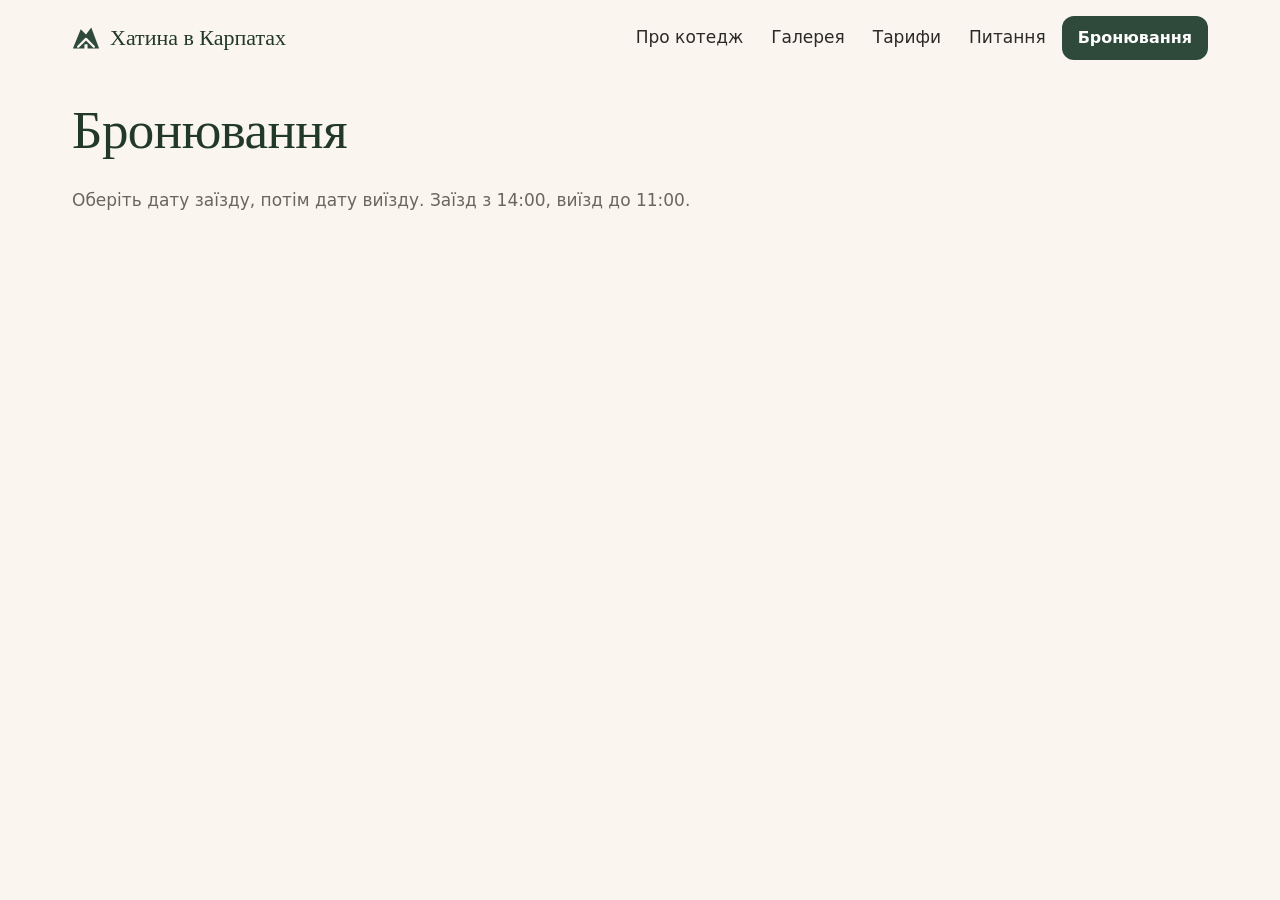
==== booking.html @ fed72eb2 "логотип і favicon - assets/logo.svg, assets/favicon.svg: знак — дах хатини на тлі гір, один колір - " ====
<!doctype html>
<html lang="uk">
<head>
  <meta charset="utf-8">
  <meta name="viewport" content="width=device-width, initial-scale=1">
  <title>Бронювання — Хатина в Карпатах</title>
  <meta name="description" content="Календар вільних дат котеджу «Хатина в Карпатах». Демо-проєкт.">
  <link rel="icon" href="assets/favicon.svg" type="image/svg+xml">
  <link rel="stylesheet" href="css/style.css">
</head>
<body>
  <a class="skip-link" href="#main">Перейти до вмісту</a>

  <header class="site-header">
    <div class="container site-header__inner">
      <a class="logo" href="./"><img class="logo__mark" src="assets/logo.svg" width="28" height="28" alt="" aria-hidden="true">Хатина в Карпатах</a>
      <nav aria-label="Головна навігація">
        <ul class="nav">
          <li><a href="./#about">Про котедж</a></li>
          <li><a href="./#gallery">Галерея</a></li>
          <li><a href="./#prices">Тарифи</a></li>
          <li><a href="./#faq">Питання</a></li>
        </ul>
      </nav>
      <a class="btn btn--small" href="booking.html" aria-current="page">Бронювання</a>
    </div>
  </header>

  <main id="main" class="container booking">
    <h1>Бронювання</h1>
    <p class="section__intro">Оберіть дату заїзду, потім дату виїзду. Заїзд з 14:00, виїзд до 11:00.</p>

    <div id="calendar" class="booking__calendar"></div>
    <script>
      // Модулі не працюють з file:// — пояснюємо, що робити
      if (location.protocol === 'file:') {
        document.getElementById('calendar').innerHTML =
          '<p class="notice notice--error" role="alert">Запустіть сайт через сервер (не відкривайте файл подвійним кліком).</p>';
      }
    </script>

    <ul class="cal-legend" aria-label="Позначення в календарі" hidden>
      <li><span class="cal-legend__swatch cal-legend__swatch--free"></span>Вільно</li>
      <li><span class="cal-legend__swatch cal-legend__swatch--busy"></span>Зайнято</li>
      <li><span class="cal-legend__swatch cal-legend__swatch--checkout"></span>Можна виїхати</li>
      <li><span class="cal-legend__swatch cal-legend__swatch--selected"></span>Ваші дати</li>
    </ul>

    <h2 class="visually-hidden">Обрані дати</h2>
    <dl id="selection" class="selection"></dl>
  </main>

  <script type="module" src="js/booking.js"></script>
</body>
</html>
---- css/style.css ----
/* Хатина в Карпатах — єдиний файл стилів. Mobile-first. */

:root {
  --bg: #faf6ef;
  --surface: #ffffff;
  --text: #2b2a26;
  --muted: #6b665c;
  --forest: #2f4a3a;
  --forest-dark: #223829;
  --wood: #a8693b;
  --sand: #e9dfcc;
  --busy: #d9d4c7;
  --danger: #b3402a;

  --font-head: Georgia, "Times New Roman", serif;
  --font-body: system-ui, -apple-system, "Segoe UI", Roboto, sans-serif;

  /* Шкала 17 → 22 → 30 → 40 → 53 px */
  --fs-small: 0.8235rem;
  --fs-1: 1rem;
  --fs-2: 1.294rem;
  --fs-3: 1.765rem;
  --fs-4: 2.353rem;
  --fs-5: 3.118rem;

  --radius: 16px;
  --radius-btn: 12px;
  --section-gap: clamp(4rem, 2.5rem + 6vw, 7rem);
  --gutter: 16px;
}

@media (min-width: 720px) {
  :root {
    --gutter: 32px;
  }
}

*,
*::before,
*::after {
  box-sizing: border-box;
}

html {
  font-size: 106.25%; /* 17px */
  -webkit-text-size-adjust: 100%;
  scroll-behavior: smooth;
}

@media (prefers-reduced-motion: reduce) {
  html {
    scroll-behavior: auto;
  }
}

body {
  margin: 0;
  background: var(--bg);
  color: var(--text);
  font-family: var(--font-body);
  line-height: 1.6;
}

img {
  display: block;
  max-width: 100%;
  height: auto;
}

h1,
h2,
h3 {
  margin: 0 0 0.5em;
  font-family: var(--font-head);
  font-weight: 400;
  line-height: 1.15;
  color: var(--forest-dark);
}

h1 {
  font-size: clamp(var(--fs-4), 1.6rem + 3vw, var(--fs-5));
  letter-spacing: -0.01em;
}

h2 {
  font-size: clamp(var(--fs-3), 1.3rem + 2vw, var(--fs-4));
}

h3 {
  font-size: var(--fs-2);
}

p {
  margin: 0 0 1em;
  max-width: 65ch;
}

a {
  color: var(--forest);
  text-underline-offset: 0.2em;
}

a:hover {
  color: var(--forest-dark);
}

:focus-visible {
  outline: 3px solid var(--wood);
  outline-offset: 3px;
  border-radius: 4px;
}

/* Ціни, дати, таблиці — рівні цифри однакової ширини */
.num,
table {
  font-variant-numeric: lining-nums tabular-nums;
}

.visually-hidden {
  position: absolute;
  width: 1px;
  height: 1px;
  overflow: hidden;
  clip: rect(0 0 0 0);
  white-space: nowrap;
}

.skip-link {
  position: absolute;
  left: var(--gutter);
  top: -100px;
  z-index: 10;
  padding: 10px 16px;
  background: var(--forest);
  color: #fff;
  border-radius: var(--radius-btn);
}

.skip-link:focus {
  top: 8px;
  color: #fff;
}

.container {
  width: 100%;
  max-width: 1200px;
  margin-inline: auto;
  padding-inline: var(--gutter);
}

.section {
  padding-block: var(--section-gap) 0;
}

.section__intro {
  color: var(--muted);
}

/* Кнопка */
.btn {
  display: inline-flex;
  align-items: center;
  justify-content: center;
  min-height: 48px;
  padding: 14px 24px;
  border-radius: var(--radius-btn);
  background: var(--forest);
  color: #fff;
  font-weight: 600;
  line-height: 1.2;
  text-decoration: none;
}

.btn:hover {
  background: var(--forest-dark);
  color: #fff;
}

.btn--small {
  min-height: 44px;
  padding: 10px 16px;
  font-size: 0.94rem;
}

/* Шапка */
.site-header__inner {
  display: grid;
  grid-template-columns: 1fr auto;
  grid-template-areas:
    "logo cta"
    "nav nav";
  align-items: center;
  gap: 4px 16px;
  padding-block: 12px 4px;
}

.logo {
  grid-area: logo;
  font-family: var(--font-head);
  font-size: var(--fs-2);
  color: var(--forest-dark);
  text-decoration: none;
}

.site-header .logo {
  display: inline-flex;
  align-items: center;
  gap: 10px;
  justify-self: start;
  white-space: nowrap;
}

.logo__mark {
  flex: none;
  width: 28px;
  height: 28px;
}

/* Вузькі екрани: логотип зі знаком і кнопка мають вміститися в один рядок навіть на 360 px */
@media (max-width: 599px) {
  .site-header__inner {
    column-gap: 12px;
  }

  .site-header .logo {
    gap: 8px;
    font-size: 1.12rem;
  }

  .site-header .btn--small {
    padding-inline: 12px;
    font-size: 0.88rem;
  }
}

.site-header .btn {
  grid-area: cta;
}

.site-header nav {
  grid-area: nav;
}

.nav {
  display: flex;
  flex-wrap: wrap;
  gap: 0 16px;
  margin: 0;
  padding: 0;
  list-style: none;
  font-size: 0.94rem;
}

.nav a {
  display: inline-flex;
  align-items: center;
  min-height: 44px;
  color: var(--text);
  text-decoration: none;
}

.nav a:hover {
  color: var(--forest);
  text-decoration: underline;
}

@media (min-width: 900px) {
  .site-header__inner {
    grid-template-columns: auto 1fr auto;
    grid-template-areas: "logo nav cta";
    padding-block: 16px;
  }

  .nav {
    justify-content: flex-end;
    gap: 0 28px;
    font-size: 1rem;
  }
}

/* Hero */
.hero {
  padding-top: 8px;
}

.hero__grid {
  display: grid;
  gap: 24px;
}

.hero__img {
  width: 100%;
  aspect-ratio: 3 / 2;
  object-fit: cover;
  border-radius: var(--radius);
}

.hero__lead {
  font-size: 1.1rem;
}

.hero__facts {
  margin: 16px 0 0;
  font-size: var(--fs-small);
  color: var(--muted);
}

@media (min-width: 900px) {
  .hero__grid {
    grid-template-columns: 1.55fr 1fr;
    align-items: end;
    gap: 48px;
  }

  .hero__text {
    padding-bottom: 8px;
  }
}

/* Про котедж */
.about {
  display: grid;
  gap: 28px;
}

.about__img {
  width: 100%;
  aspect-ratio: 3 / 2;
  object-fit: cover;
  border-radius: var(--radius);
}

.features {
  display: grid;
  gap: 20px 32px;
  margin: 28px 0 0;
  padding: 0;
  list-style: none;
}

.features li {
  display: grid;
  grid-template-columns: 28px 1fr;
  gap: 14px;
  align-items: start;
}

.features svg {
  width: 28px;
  height: 28px;
  margin-top: 2px;
  color: var(--forest);
}

.features p {
  margin: 0;
}

.features strong {
  display: block;
  font-weight: 600;
}

.features span {
  color: var(--muted);
}

@media (min-width: 600px) {
  .features {
    grid-template-columns: 1fr 1fr;
  }
}

@media (min-width: 900px) {
  .about {
    grid-template-columns: 5fr 6fr;
    gap: 56px;
    align-items: center;
  }

  .about__img {
    aspect-ratio: 4 / 5;
  }
}

/* Галерея: мобільний — однакові плитки 4:3, десктоп — мозаїка */
.gallery {
  display: grid;
  gap: 12px;
  margin-top: 28px;
}

.gallery__item {
  position: relative;
  margin: 0;
  aspect-ratio: 4 / 3;
  overflow: hidden;
  border-radius: 12px;
  background: var(--sand);
}

/* Абсолютне позиціювання: фото не розтягує рядки сітки */
.gallery__item img {
  position: absolute;
  inset: 0;
  width: 100%;
  height: 100%;
  object-fit: cover;
}

.gallery__item--bedroom img {
  object-position: center 72%;
}

.gallery__item--fireplace img {
  object-position: center 68%;
}

@media (min-width: 600px) {
  .gallery {
    grid-template-columns: 1fr 1fr;
  }
}

@media (min-width: 900px) {
  .gallery {
    grid-template-columns: 1fr 1.4fr 1fr;
    gap: 16px;
  }

  .gallery__item--tall {
    grid-row: span 2;
    aspect-ratio: auto;
  }

  .gallery__item--bedroom {
    grid-column: 1;
    grid-row: 1 / 3;
  }

  .gallery__item--fireplace {
    grid-column: 3;
    grid-row: 1 / 3;
  }

  .gallery__item--bedroom img,
  .gallery__item--fireplace img {
    object-position: center;
  }
}

/* Стрічка року: ширина сегмента пропорційна кількості днів (--days) */
.year {
  display: flex;
  margin: 32px 0 40px;
  padding-top: 3.4em;
  font-size: var(--fs-small);
  line-height: 1.35;
  font-variant-numeric: lining-nums tabular-nums;
}

.year__seg {
  position: relative;
  flex: var(--days) 1 0;
  min-width: 0;
}

.year__bar {
  display: block;
  height: 36px;
  border-right: 2px solid var(--bg);
}

.year__seg:first-child .year__bar {
  border-radius: 8px 0 0 8px;
}

.year__seg:last-child .year__bar {
  border-right: 0;
  border-radius: 0 8px 8px 0;
}

.year__seg--low .year__bar {
  background: var(--sand);
  box-shadow: inset 0 0 0 1px #c9bb9f;
}

.year__seg--high .year__bar {
  background: var(--forest);
}

.year__seg--holiday .year__bar {
  background: var(--wood);
}

.year__label {
  display: flex;
  flex-direction: column;
  padding: 8px 6px 0 6px;
  border-left: 2px solid var(--tick, var(--muted));
}

.year__label > * {
  white-space: nowrap;
}

.year__label b {
  font-weight: 600;
}

.year__seg--high {
  --tick: var(--forest);
}

.year__seg--holiday {
  --tick: var(--wood);
}

/* Вузькі сегменти: свята — підпис над стрічкою, зима — праворуч, займаючи місце під святами */
.year__seg--above .year__label {
  position: absolute;
  right: 0;
  bottom: 100%;
  align-items: flex-end;
  padding: 0 6px 6px 0;
  border-left: 0;
  border-right: 2px solid var(--tick);
  white-space: nowrap;
  text-align: right;
}

.year__seg--end .year__label {
  margin-left: calc(-100% * var(--borrow, 0) / var(--days));
  align-items: flex-end;
  padding: 8px 6px 0 0;
  border-left: 0;
  border-right: 2px solid var(--tick);
  text-align: right;
}

/* Таблиця тарифів */
.table-wrap {
  overflow-x: auto;
}

.tariffs {
  width: 100%;
  border-collapse: collapse;
  font-size: 0.94rem;
}

.tariffs th,
.tariffs td {
  padding: 12px 8px;
  border-bottom: 1px solid var(--sand);
  text-align: left;
  vertical-align: top;
}

.tariffs thead th {
  color: var(--muted);
  font-weight: 400;
  border-bottom: 2px solid var(--forest);
}

.tariffs tbody th {
  font-family: var(--font-head);
  font-weight: 400;
  font-size: 1.06rem;
}

.tariffs__period {
  display: block;
  font-family: var(--font-body);
  font-size: 0.88rem;
  color: var(--muted);
}

.tariffs .num {
  text-align: right;
  white-space: nowrap;
}

.extras {
  display: grid;
  gap: 8px;
  margin: 24px 0 0;
  padding: 0;
  list-style: none;
}

.extras li {
  padding-left: 18px;
  position: relative;
}

/* Крапка, а не риска: риска перед «+300 грн» читалась як мінус */
.extras li::before {
  content: "";
  position: absolute;
  left: 2px;
  top: 0.62em;
  width: 7px;
  height: 7px;
  border-radius: 50%;
  background: var(--wood);
}

@media (min-width: 900px) {
  .prices {
    display: grid;
    grid-template-columns: 1.4fr 1fr;
    gap: 56px;
    align-items: start;
  }

  .extras {
    margin-top: 0;
  }
}

/* FAQ */
.faq {
  max-width: 760px;
  margin-top: 24px;
}

.faq details {
  border-bottom: 1px solid var(--sand);
}

.faq summary {
  display: flex;
  justify-content: space-between;
  gap: 16px;
  min-height: 44px;
  padding: 14px 0;
  cursor: pointer;
  font-weight: 600;
  list-style: none;
}

.faq summary::-webkit-details-marker {
  display: none;
}

.faq summary::after {
  content: "+";
  flex: none;
  font-family: var(--font-head);
  font-size: 1.4rem;
  line-height: 1;
  color: var(--forest);
}

.faq details[open] summary::after {
  content: "−";
}

.faq details p {
  margin-bottom: 16px;
}

@media (min-width: 900px) {
  .faq {
    display: grid;
    grid-template-columns: 1fr 1fr;
    gap: 0 48px;
    align-items: start;
    max-width: none;
  }
}

/* Підвал */
.site-footer {
  margin-top: var(--section-gap);
  padding-block: 40px;
  background: var(--forest-dark);
  color: #e9e4d8;
}

.site-footer a {
  color: #fff;
}

.site-footer__grid {
  display: grid;
  gap: 24px;
}

.site-footer .logo {
  color: #fff;
}

.site-footer p {
  margin: 0;
}

.site-footer .site-footer__note {
  margin-top: 12px;
  font-size: var(--fs-small);
  color: #c9c3b4;
}

@media (min-width: 720px) {
  .site-footer__grid {
    grid-template-columns: 1fr 1fr;
    align-items: end;
  }
}

/* ---------- Сторінка бронювання ---------- */
.booking {
  padding-top: 24px;
}

.booking__calendar {
  max-width: 820px;
  margin-top: 24px;
}

.notice {
  padding: 16px 20px;
  border-radius: 12px;
  background: var(--surface);
}

.notice--error {
  border-left: 4px solid var(--danger);
  background: #fbeee9;
}

/* Календар */
.cal {
  position: relative;
}

.cal__nav {
  position: absolute;
  inset: 0 0 auto;
  display: flex;
  justify-content: space-between;
  pointer-events: none;
}

.cal__arrow {
  width: 44px;
  height: 44px;
  border: 1px solid var(--sand);
  border-radius: var(--radius-btn);
  background: var(--surface);
  color: var(--forest);
  font-size: 1.6rem;
  line-height: 1;
  cursor: pointer;
  pointer-events: auto;
}

.cal__arrow:hover:not(:disabled) {
  border-color: var(--forest);
}

.cal__arrow:disabled {
  color: var(--busy);
  cursor: default;
}

.cal__months {
  display: grid;
  gap: 32px;
}

.cal__month {
  width: 100%;
  table-layout: fixed;
  border-collapse: separate;
  border-spacing: 2px; /* на 360 px клітинка лишається ≥ 44 px */
}

.cal__month caption {
  height: 44px;
  margin-bottom: 8px;
  font-family: var(--font-head);
  font-size: var(--fs-2);
  line-height: 44px;
  color: var(--forest-dark);
}

.cal__month th {
  padding: 4px 0;
  font-size: var(--fs-small);
  font-weight: 400;
  color: var(--muted);
}

.cal__month td {
  padding: 0;
}

.cal__day {
  position: relative;
  display: block;
  width: 100%;
  min-width: 44px;
  height: 44px;
  padding: 0;
  border: 1px solid var(--sand);
  border-radius: 8px;
  background: var(--surface);
  color: var(--text);
  font: inherit;
  font-variant-numeric: lining-nums tabular-nums;
  cursor: pointer;
}

.cal__day--free:hover,
.cal__day--checkout-only:hover {
  border-color: var(--forest);
}

.cal__day--past,
.cal__day--outside {
  border-color: transparent;
  background: transparent;
  color: var(--muted);
  cursor: default;
}

.cal__day--busy {
  border-color: var(--busy);
  background: var(--busy);
  text-decoration: line-through;
  cursor: not-allowed;
}

/* Ніч зайнята, але виїхати можна: заштрихована нижня права половина */
.cal__day--checkout-only {
  background:
    linear-gradient(to bottom right, var(--surface) 50%, transparent 50%),
    repeating-linear-gradient(45deg, var(--busy) 0 4px, #c4bdac 4px 6px);
}

.cal__day.is-between {
  border-color: #c3d6c7;
  background: #dce8de;
}

.cal__day.is-start,
.cal__day.is-end {
  border-color: var(--forest);
  background: var(--forest);
  color: #fff;
  font-weight: 600;
  text-decoration: none;
}

.cal__day[aria-current="date"]::after {
  content: "";
  position: absolute;
  left: 50%;
  bottom: 5px;
  width: 4px;
  height: 4px;
  margin-left: -2px;
  border-radius: 50%;
  background: currentColor;
}

.cal__status {
  min-height: 1.6em;
  margin: 16px 0 0;
  font-weight: 600;
}

/* Легенда */
.cal-legend {
  display: flex;
  flex-wrap: wrap;
  gap: 8px 20px;
  margin: 16px 0 0;
  padding: 0;
  list-style: none;
  font-size: var(--fs-small);
}

.cal-legend[hidden] {
  display: none;
}

.cal-legend li {
  display: flex;
  align-items: center;
  gap: 8px;
}

.cal-legend__swatch {
  width: 20px;
  height: 20px;
  border: 1px solid var(--sand);
  border-radius: 5px;
  background: var(--surface);
}

.cal-legend__swatch--busy {
  border-color: var(--busy);
  background: var(--busy);
}

.cal-legend__swatch--checkout {
  background:
    linear-gradient(to bottom right, var(--surface) 50%, transparent 50%),
    repeating-linear-gradient(45deg, var(--busy) 0 3px, #c4bdac 3px 5px);
}

.cal-legend__swatch--selected {
  border-color: var(--forest);
  background: var(--forest);
}

/* Обрані дати */
.selection:empty {
  display: none;
}

.selection {
  max-width: 820px;
  display: flex;
  flex-wrap: wrap;
  gap: 12px 32px;
  margin: 24px 0 0;
  padding: 16px 20px;
  border-radius: 12px;
  background: var(--surface);
  font-variant-numeric: lining-nums tabular-nums;
}

.selection dt {
  font-size: var(--fs-small);
  color: var(--muted);
}

.selection dd {
  margin: 0;
  font-weight: 600;
}

@media (min-width: 600px) {
  .cal__month {
    border-spacing: 4px;
  }
}

@media (min-width: 900px) {
  .cal__months {
    grid-template-columns: 1fr 1fr;
    gap: 40px;
  }
}
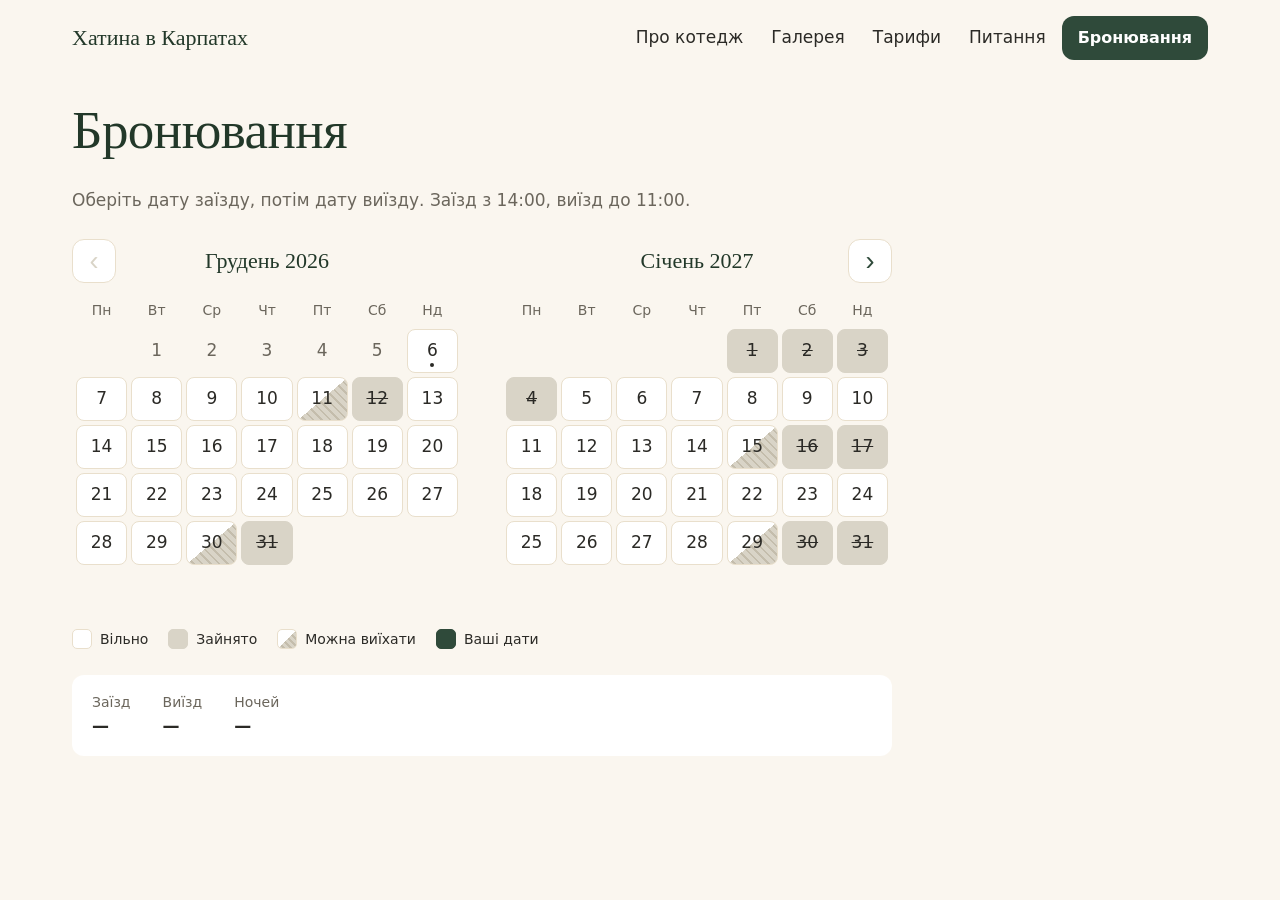
==== commit 49eabb22: "крок 6: календар бронювання - js/calendar.js: зайнятість за ночами, вибір заїзд → виїзд, дні «можна " ====
--- a/booking.html
+++ b/booking.html
@@ -5,7 +5,7 @@
   <meta name="viewport" content="width=device-width, initial-scale=1">
   <title>Бронювання — Хатина в Карпатах</title>
   <meta name="description" content="Календар вільних дат котеджу «Хатина в Карпатах». Демо-проєкт.">
-  <link rel="icon" href="assets/favicon.svg" type="image/svg+xml">
+  <link rel="icon" href="data:,">
   <link rel="stylesheet" href="css/style.css">
 </head>
 <body>
@@ -13,7 +13,7 @@
 
   <header class="site-header">
     <div class="container site-header__inner">
-      <a class="logo" href="./"><img class="logo__mark" src="assets/logo.svg" width="28" height="28" alt="" aria-hidden="true">Хатина в Карпатах</a>
+      <a class="logo" href="./">Хатина в Карпатах</a>
       <nav aria-label="Головна навігація">
         <ul class="nav">
           <li><a href="./#about">Про котедж</a></li>
--- a/css/style.css
+++ b/css/style.css
@@ -200,37 +200,6 @@
   font-size: var(--fs-2);
   color: var(--forest-dark);
   text-decoration: none;
-}
-
-.site-header .logo {
-  display: inline-flex;
-  align-items: center;
-  gap: 10px;
-  justify-self: start;
-  white-space: nowrap;
-}
-
-.logo__mark {
-  flex: none;
-  width: 28px;
-  height: 28px;
-}
-
-/* Вузькі екрани: логотип зі знаком і кнопка мають вміститися в один рядок навіть на 360 px */
-@media (max-width: 599px) {
-  .site-header__inner {
-    column-gap: 12px;
-  }
-
-  .site-header .logo {
-    gap: 8px;
-    font-size: 1.12rem;
-  }
-
-  .site-header .btn--small {
-    padding-inline: 12px;
-    font-size: 0.88rem;
-  }
 }
 
 .site-header .btn {
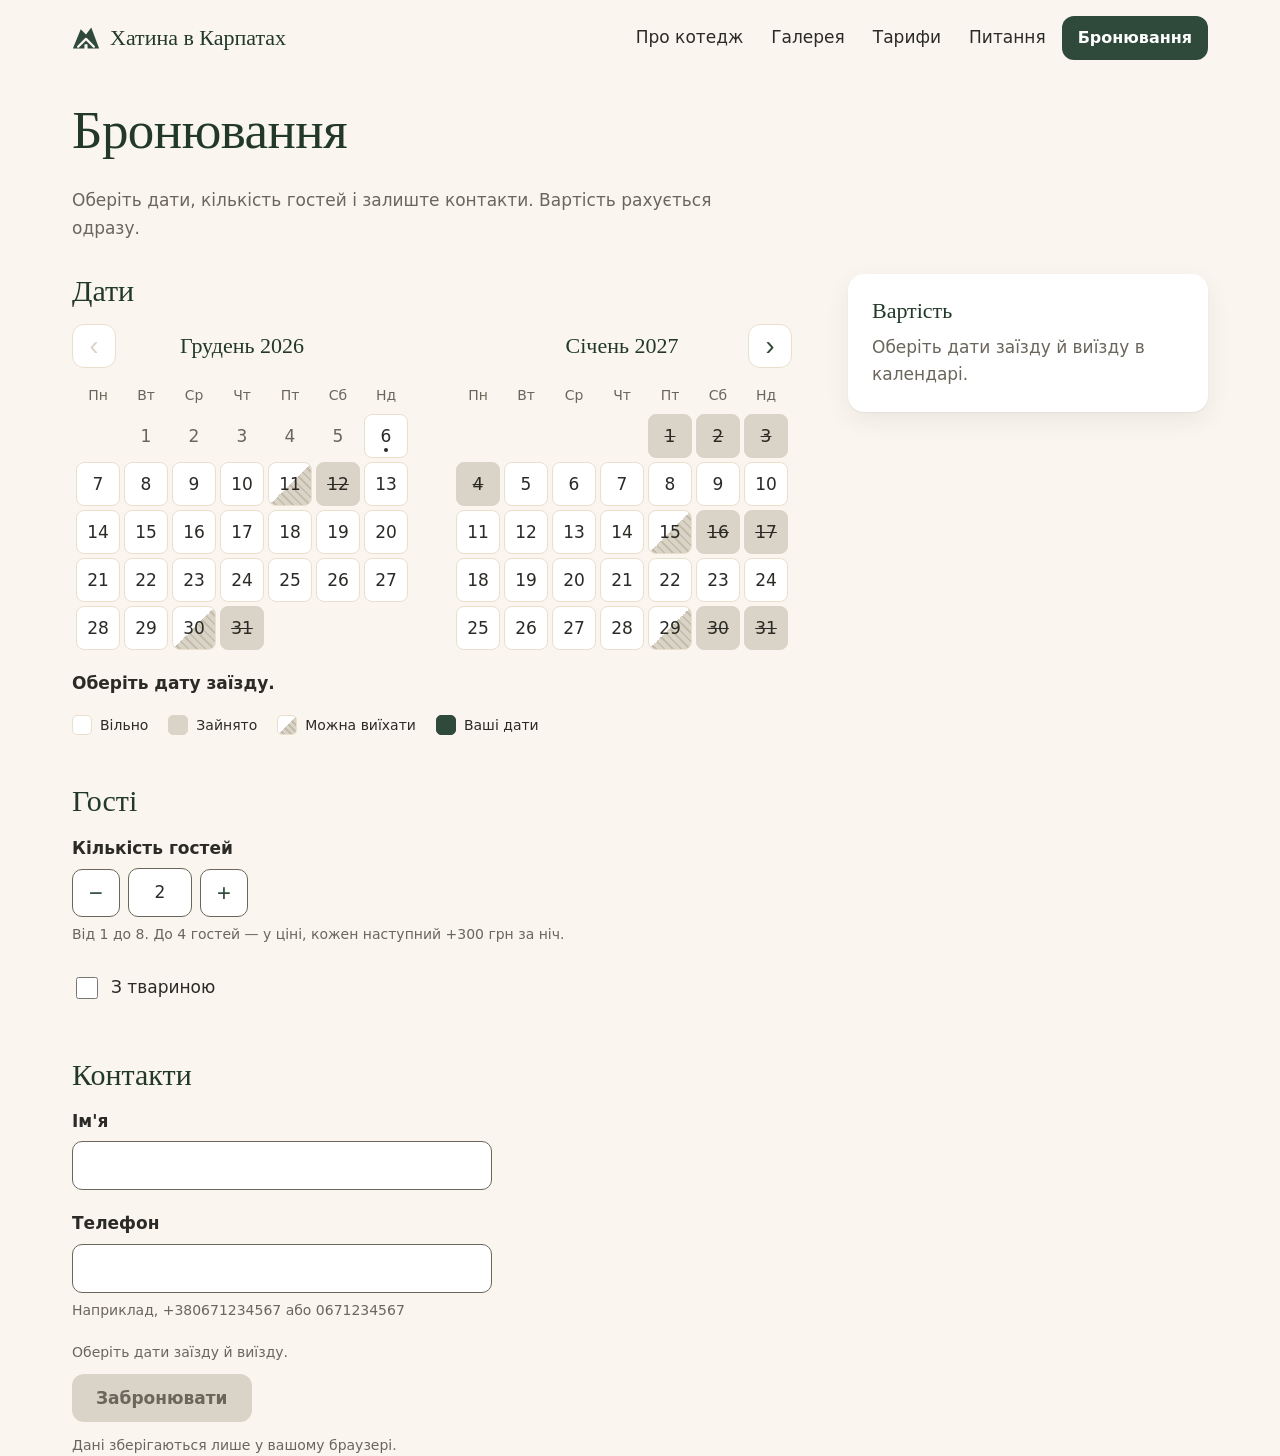
==== commit 470ac215: "крок 7: повна сторінка бронювання - гості (− і +), тварина, липка картка вартості з розбивкою по сез" ====
--- a/booking.html
+++ b/booking.html
@@ -4,8 +4,8 @@
   <meta charset="utf-8">
   <meta name="viewport" content="width=device-width, initial-scale=1">
   <title>Бронювання — Хатина в Карпатах</title>
-  <meta name="description" content="Календар вільних дат котеджу «Хатина в Карпатах». Демо-проєкт.">
-  <link rel="icon" href="data:,">
+  <meta name="description" content="Вільні дати й вартість проживання в котеджі «Хатина в Карпатах». Демо-проєкт.">
+  <link rel="icon" href="assets/favicon.svg" type="image/svg+xml">
   <link rel="stylesheet" href="css/style.css">
 </head>
 <body>
@@ -13,7 +13,7 @@
 
   <header class="site-header">
     <div class="container site-header__inner">
-      <a class="logo" href="./">Хатина в Карпатах</a>
+      <a class="logo" href="./"><img class="logo__mark" src="assets/logo.svg" width="28" height="28" alt="" aria-hidden="true">Хатина в Карпатах</a>
       <nav aria-label="Головна навігація">
         <ul class="nav">
           <li><a href="./#about">Про котедж</a></li>
@@ -27,27 +27,89 @@
   </header>
 
   <main id="main" class="container booking">
-    <h1>Бронювання</h1>
-    <p class="section__intro">Оберіть дату заїзду, потім дату виїзду. Заїзд з 14:00, виїзд до 11:00.</p>
+    <div id="booking-view">
+      <h1>Бронювання</h1>
+      <p class="section__intro">Оберіть дати, кількість гостей і залиште контакти. Вартість рахується одразу.</p>
 
-    <div id="calendar" class="booking__calendar"></div>
-    <script>
-      // Модулі не працюють з file:// — пояснюємо, що робити
-      if (location.protocol === 'file:') {
-        document.getElementById('calendar').innerHTML =
-          '<p class="notice notice--error" role="alert">Запустіть сайт через сервер (не відкривайте файл подвійним кліком).</p>';
-      }
-    </script>
+      <p id="load-error" class="notice notice--error" role="alert" hidden></p>
 
-    <ul class="cal-legend" aria-label="Позначення в календарі" hidden>
-      <li><span class="cal-legend__swatch cal-legend__swatch--free"></span>Вільно</li>
-      <li><span class="cal-legend__swatch cal-legend__swatch--busy"></span>Зайнято</li>
-      <li><span class="cal-legend__swatch cal-legend__swatch--checkout"></span>Можна виїхати</li>
-      <li><span class="cal-legend__swatch cal-legend__swatch--selected"></span>Ваші дати</li>
-    </ul>
+      <div id="booking-layout" class="booking__layout">
+        <section class="booking__dates" aria-labelledby="dates-title">
+          <h2 id="dates-title" class="booking__step">Дати</h2>
+          <p id="draft-notice" class="notice" hidden></p>
+          <div id="calendar" class="booking__calendar"></div>
+          <ul class="cal-legend" aria-label="Позначення в календарі" hidden>
+            <li><span class="cal-legend__swatch cal-legend__swatch--free"></span>Вільно</li>
+            <li><span class="cal-legend__swatch cal-legend__swatch--busy"></span>Зайнято</li>
+            <li><span class="cal-legend__swatch cal-legend__swatch--checkout"></span>Можна виїхати</li>
+            <li><span class="cal-legend__swatch cal-legend__swatch--selected"></span>Ваші дати</li>
+          </ul>
+        </section>
 
-    <h2 class="visually-hidden">Обрані дати</h2>
-    <dl id="selection" class="selection"></dl>
+        <section class="booking__guests" aria-labelledby="guests-title">
+          <h2 id="guests-title" class="booking__step">Гості</h2>
+          <div class="field">
+            <label for="guests">Кількість гостей</label>
+            <div class="stepper">
+              <button type="button" class="stepper__btn" data-step="-1" aria-controls="guests" aria-label="Менше гостей">−</button>
+              <input id="guests" type="text" inputmode="numeric" value="2" aria-describedby="guests-hint" autocomplete="off">
+              <button type="button" class="stepper__btn" data-step="1" aria-controls="guests" aria-label="Більше гостей">+</button>
+            </div>
+            <p id="guests-hint" class="field__hint"></p>
+          </div>
+          <label class="check"><input id="pet" type="checkbox"> З твариною</label>
+        </section>
+
+        <aside class="booking__quote" aria-labelledby="quote-title">
+          <div class="quote">
+            <h2 id="quote-title" class="quote__title">Вартість</h2>
+            <div id="quote-body"></div>
+            <p id="quote-live" class="visually-hidden" aria-live="polite"></p>
+          </div>
+        </aside>
+
+        <section class="booking__form" aria-labelledby="form-title">
+          <h2 id="form-title" class="booking__step">Контакти</h2>
+          <form id="booking-form" novalidate>
+            <div class="field">
+              <label for="name">Ім'я</label>
+              <input id="name" name="name" type="text" autocomplete="name" maxlength="60" aria-describedby="name-error">
+              <p id="name-error" class="field__error" hidden></p>
+            </div>
+            <div class="field">
+              <label for="phone">Телефон</label>
+              <input id="phone" name="phone" type="tel" autocomplete="tel" inputmode="tel" maxlength="20" aria-describedby="phone-hint phone-error">
+              <p id="phone-hint" class="field__hint">Наприклад, +380671234567 або 0671234567</p>
+              <p id="phone-error" class="field__error" hidden></p>
+            </div>
+            <p id="submit-reason" class="field__hint submit-reason"></p>
+            <button id="submit" type="submit" class="btn" aria-describedby="submit-reason">Забронювати</button>
+            <p class="draft-note">Дані зберігаються лише у вашому браузері.</p>
+          </form>
+        </section>
+      </div>
+      <script>
+        // Модулі не працюють з file:// — ховаємо форму й пояснюємо, що робити
+        if (location.protocol === 'file:') {
+          const msg = document.getElementById('load-error');
+          msg.textContent = 'Запустіть сайт через сервер (не відкривайте файл подвійним кліком).';
+          msg.hidden = false;
+          document.getElementById('booking-layout').hidden = true;
+        }
+      </script>
+    </div>
+
+    <section id="confirm" class="confirm" aria-labelledby="confirm-title" hidden>
+      <h1 id="confirm-title" tabindex="-1">Запит сформовано</h1>
+      <p class="notice">Це демо: запит нікуди не надіслано. Скопіюйте його й надішліть господарю зручним способом.</p>
+      <dl id="confirm-summary" class="summary"></dl>
+      <div class="confirm__actions">
+        <button id="copy" type="button" class="btn">Копіювати запит</button>
+        <button id="edit" type="button" class="btn btn--ghost">Змінити дані</button>
+      </div>
+      <p id="copy-status" class="copy-status" role="status"></p>
+      <pre id="request-text" class="request-text" hidden></pre>
+    </section>
   </main>
 
   <script type="module" src="js/booking.js"></script>
--- a/css/style.css
+++ b/css/style.css
@@ -116,6 +116,11 @@
   font-variant-numeric: lining-nums tabular-nums;
 }
 
+/* Атрибут hidden сильніший за display: flex/grid у компонентах */
+[hidden] {
+  display: none !important;
+}
+
 .visually-hidden {
   position: absolute;
   width: 1px;
@@ -163,12 +168,15 @@
   justify-content: center;
   min-height: 48px;
   padding: 14px 24px;
+  border: 0;
   border-radius: var(--radius-btn);
   background: var(--forest);
   color: #fff;
+  font: inherit; /* <button> не успадковує шрифт сам */
   font-weight: 600;
   line-height: 1.2;
   text-decoration: none;
+  cursor: pointer;
 }
 
 .btn:hover {
@@ -200,6 +208,37 @@
   font-size: var(--fs-2);
   color: var(--forest-dark);
   text-decoration: none;
+}
+
+.site-header .logo {
+  display: inline-flex;
+  align-items: center;
+  gap: 10px;
+  justify-self: start;
+  white-space: nowrap;
+}
+
+.logo__mark {
+  flex: none;
+  width: 28px;
+  height: 28px;
+}
+
+/* Вузькі екрани: логотип зі знаком і кнопка мають вміститися в один рядок навіть на 360 px */
+@media (max-width: 599px) {
+  .site-header__inner {
+    column-gap: 12px;
+  }
+
+  .site-header .logo {
+    gap: 8px;
+    font-size: 1.12rem;
+  }
+
+  .site-header .btn--small {
+    padding-inline: 12px;
+    font-size: 0.88rem;
+  }
 }
 
 .site-header .btn {
@@ -685,7 +724,6 @@
 
 .booking__calendar {
   max-width: 820px;
-  margin-top: 24px;
 }
 
 .notice {
@@ -702,6 +740,7 @@
 /* Календар */
 .cal {
   position: relative;
+  container-type: inline-size;
 }
 
 .cal__nav {
@@ -852,10 +891,6 @@
   font-size: var(--fs-small);
 }
 
-.cal-legend[hidden] {
-  display: none;
-}
-
 .cal-legend li {
   display: flex;
   align-items: center;
@@ -886,42 +921,291 @@
   background: var(--forest);
 }
 
-/* Обрані дати */
-.selection:empty {
-  display: none;
-}
-
-.selection {
-  max-width: 820px;
-  display: flex;
-  flex-wrap: wrap;
-  gap: 12px 32px;
-  margin: 24px 0 0;
-  padding: 16px 20px;
-  border-radius: 12px;
-  background: var(--surface);
-  font-variant-numeric: lining-nums tabular-nums;
-}
-
-.selection dt {
-  font-size: var(--fs-small);
-  color: var(--muted);
-}
-
-.selection dd {
-  margin: 0;
-  font-weight: 600;
-}
-
 @media (min-width: 600px) {
   .cal__month {
     border-spacing: 4px;
   }
 }
 
-@media (min-width: 900px) {
+/* 2 місяці — коли сам календар ширший за 640 px (те саме число в calendar.js) */
+@container (min-width: 640px) {
   .cal__months {
     grid-template-columns: 1fr 1fr;
     gap: 40px;
   }
 }
+
+/* Розкладка: мобільний — колонка; від 960 px картка вартості праворуч і липка */
+.booking__layout {
+  display: grid;
+  gap: 40px;
+  margin-top: 32px;
+}
+
+.booking__step {
+  margin-bottom: 16px;
+  font-size: var(--fs-3);
+}
+
+@media (min-width: 960px) {
+  .booking__layout {
+    grid-template-columns: minmax(0, 1fr) 360px;
+    grid-template-areas:
+      "dates quote"
+      "guests quote"
+      "form quote";
+    gap: 48px 56px;
+    align-items: start;
+  }
+
+  .booking__dates { grid-area: dates; }
+  .booking__guests { grid-area: guests; }
+  .booking__form { grid-area: form; }
+
+  .booking__quote {
+    grid-area: quote;
+    position: sticky;
+    top: 16px;
+  }
+}
+
+/* Поля форми */
+.field {
+  margin-bottom: 20px;
+}
+
+.field label {
+  display: block;
+  margin-bottom: 6px;
+  font-weight: 600;
+}
+
+.field input[type="text"],
+.field input[type="tel"] {
+  width: 100%;
+  max-width: 420px;
+  min-height: 48px;
+  padding: 10px 14px;
+  border: 1px solid var(--muted);
+  border-radius: 10px;
+  background: var(--surface);
+  color: var(--text);
+  font: inherit;
+}
+
+.field input[aria-invalid="true"] {
+  border: 2px solid var(--danger);
+}
+
+.field__hint {
+  margin: 6px 0 0;
+  font-size: var(--fs-small);
+  color: var(--muted);
+}
+
+.field__error {
+  margin: 6px 0 0;
+  font-size: var(--fs-small);
+  font-weight: 600;
+  color: var(--danger);
+}
+
+.stepper {
+  display: inline-flex;
+  align-items: center;
+  gap: 8px;
+}
+
+.stepper__btn {
+  width: 48px;
+  height: 48px;
+  border: 1px solid var(--muted);
+  border-radius: 10px;
+  background: var(--surface);
+  color: var(--forest);
+  font-size: 1.4rem;
+  line-height: 1;
+  cursor: pointer;
+}
+
+.stepper__btn:hover:not(:disabled) {
+  border-color: var(--forest);
+}
+
+.stepper__btn:disabled {
+  border-color: var(--sand);
+  color: var(--busy);
+  cursor: default;
+}
+
+.field .stepper input {
+  width: 64px;
+  text-align: center;
+  font-variant-numeric: lining-nums tabular-nums;
+}
+
+.check {
+  display: inline-flex;
+  align-items: center;
+  gap: 10px;
+  min-height: 44px;
+  cursor: pointer;
+}
+
+.check input {
+  width: 22px;
+  height: 22px;
+  accent-color: var(--forest);
+}
+
+.submit-reason {
+  margin: 0 0 10px;
+}
+
+.btn:disabled {
+  background: var(--busy);
+  color: var(--muted);
+  cursor: not-allowed;
+}
+
+.draft-note {
+  margin: 12px 0 0;
+  font-size: var(--fs-small);
+  color: var(--muted);
+}
+
+/* Картка вартості */
+.quote {
+  padding: 24px;
+  border-radius: var(--radius);
+  background: var(--surface);
+  box-shadow: 0 1px 2px rgba(43, 42, 38, 0.06), 0 8px 24px rgba(43, 42, 38, 0.07);
+  font-variant-numeric: lining-nums tabular-nums;
+}
+
+.quote__title {
+  font-size: var(--fs-2);
+}
+
+.quote__empty,
+.quote__dates {
+  margin: 0;
+  color: var(--muted);
+}
+
+.quote__lines {
+  display: grid;
+  gap: 10px;
+  margin: 16px 0 0;
+  padding: 0;
+  list-style: none;
+  font-size: 0.94rem;
+}
+
+.quote__lines li {
+  display: flex;
+  justify-content: space-between;
+  gap: 16px;
+}
+
+.quote__amount {
+  flex: none;
+  white-space: nowrap;
+}
+
+.quote__lines .is-discount {
+  color: var(--forest);
+  font-weight: 600;
+}
+
+.quote__total {
+  display: flex;
+  justify-content: space-between;
+  align-items: baseline;
+  margin: 16px 0 0;
+  padding-top: 12px;
+  border-top: 2px solid var(--forest);
+}
+
+.quote__total strong {
+  font-size: var(--fs-3);
+  color: var(--forest-dark);
+}
+
+.quote__errors {
+  margin: 16px 0 0;
+  padding: 12px 16px;
+  border-left: 4px solid var(--danger);
+  border-radius: 8px;
+  background: #fbeee9;
+  list-style: none;
+  font-weight: 600;
+}
+
+/* Підтвердження */
+.confirm {
+  max-width: 720px;
+}
+
+.confirm h1:focus {
+  outline: none;
+}
+
+.summary {
+  display: grid;
+  gap: 10px;
+  margin: 24px 0;
+  padding: 20px 24px;
+  border-radius: var(--radius);
+  background: var(--surface);
+  font-variant-numeric: lining-nums tabular-nums;
+}
+
+.summary div {
+  display: grid;
+  grid-template-columns: 8em 1fr;
+  gap: 12px;
+}
+
+.summary dt {
+  color: var(--muted);
+}
+
+.summary dd {
+  margin: 0;
+  font-weight: 600;
+  overflow-wrap: anywhere;
+}
+
+.confirm__actions {
+  display: flex;
+  flex-wrap: wrap;
+  gap: 12px;
+}
+
+.btn--ghost {
+  border: 2px solid var(--forest);
+  background: transparent;
+  color: var(--forest);
+}
+
+.btn--ghost:hover {
+  background: var(--surface);
+  color: var(--forest-dark);
+}
+
+.copy-status {
+  min-height: 1.6em;
+  margin: 12px 0 0;
+  font-weight: 600;
+}
+
+.request-text {
+  padding: 16px;
+  border: 1px solid var(--muted);
+  border-radius: 10px;
+  background: var(--surface);
+  font: inherit;
+  white-space: pre-wrap;
+  user-select: all;
+}
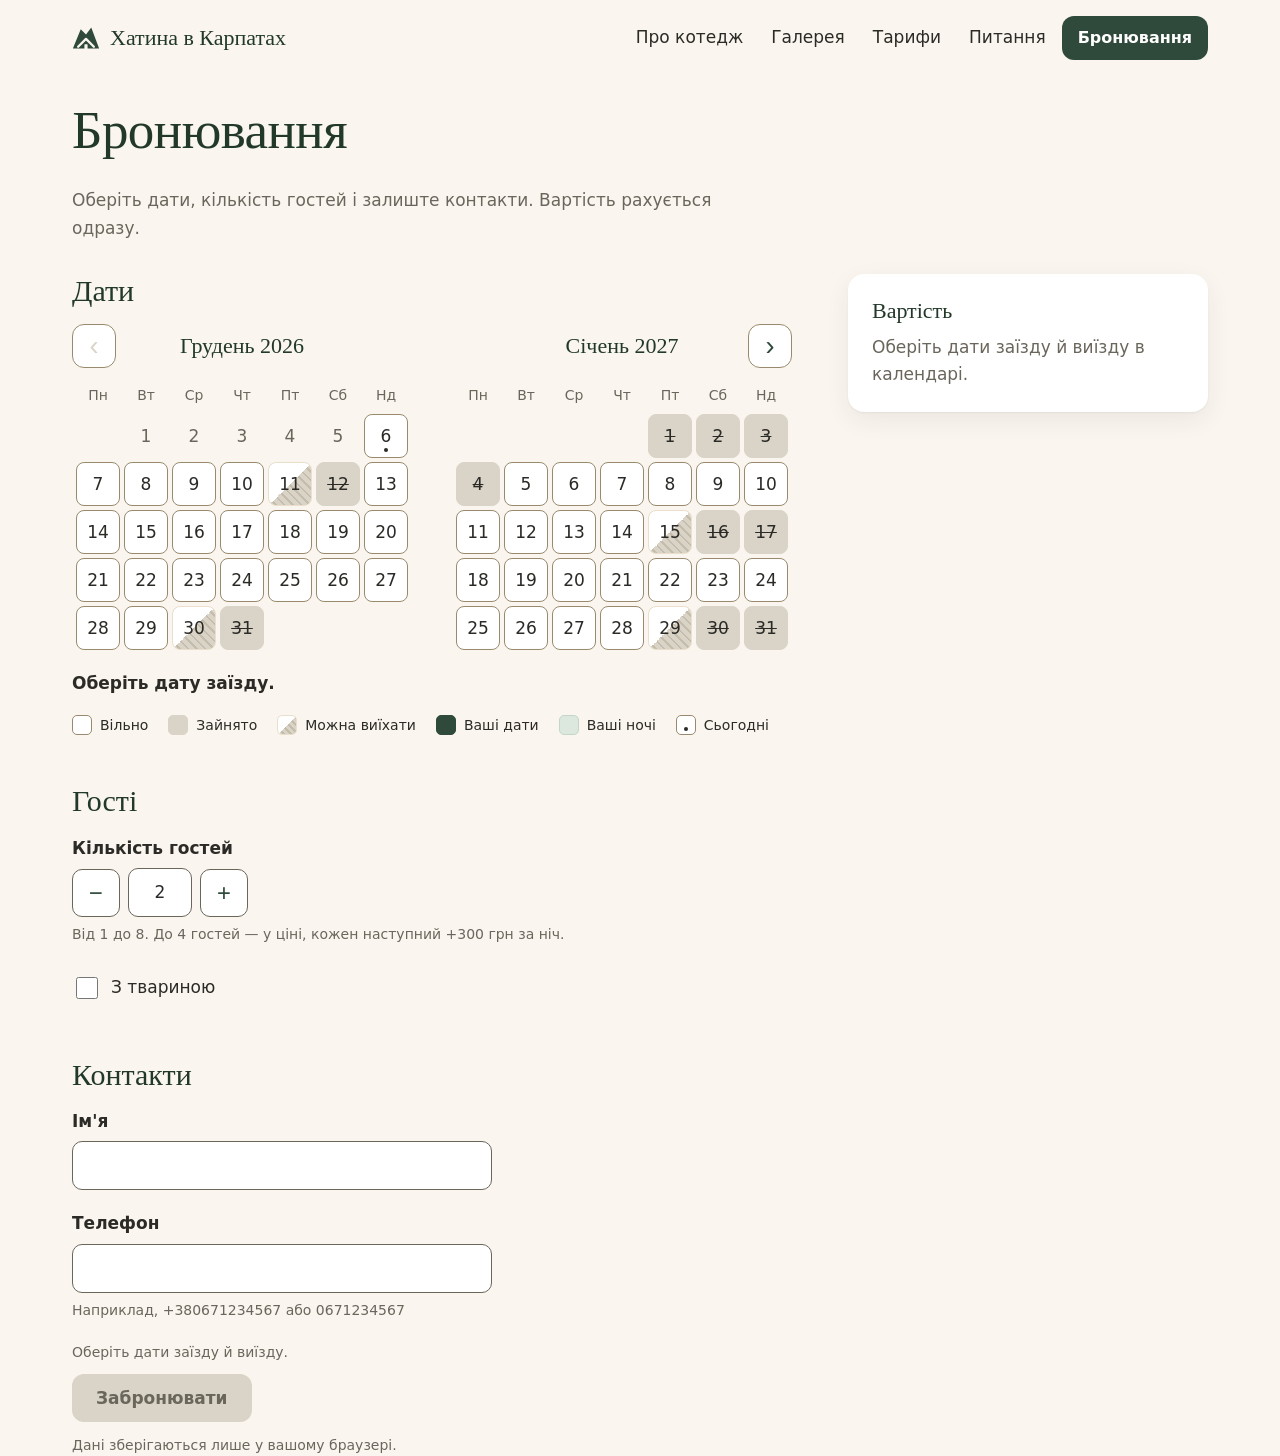
==== commit ed1700af: "ui: легенда календаря — «Ваші ночі» і «Сьогодні» Co-Authored-By: Claude Opus 5.5 <noreply@anthropic." ====
--- a/booking.html
+++ b/booking.html
@@ -5,6 +5,15 @@
   <meta name="viewport" content="width=device-width, initial-scale=1">
   <title>Бронювання — Хатина в Карпатах</title>
   <meta name="description" content="Вільні дати й вартість проживання в котеджі «Хатина в Карпатах». Демо-проєкт.">
+  <!-- Прев'ю посилання. og:image — повна адреса: соцмережі не розуміють відносних шляхів -->
+  <meta property="og:type" content="website">
+  <meta property="og:locale" content="uk_UA">
+  <meta property="og:title" content="Бронювання — Хатина в Карпатах">
+  <meta property="og:description" content="Вільні дати й вартість проживання в котеджі «Хатина в Карпатах». Демо-проєкт.">
+  <meta property="og:image" content="https://creative-piroshki-9fc8c4.netlify.app/assets/og.jpg">
+  <meta property="og:image:width" content="1200">
+  <meta property="og:image:height" content="630">
+  <meta property="og:image:alt" content="Дерев'яна хатина на гірській галявині серед осіннього лісу">
   <link rel="icon" href="assets/favicon.svg" type="image/svg+xml">
   <link rel="stylesheet" href="css/style.css">
 </head>
@@ -43,6 +52,8 @@
             <li><span class="cal-legend__swatch cal-legend__swatch--busy"></span>Зайнято</li>
             <li><span class="cal-legend__swatch cal-legend__swatch--checkout"></span>Можна виїхати</li>
             <li><span class="cal-legend__swatch cal-legend__swatch--selected"></span>Ваші дати</li>
+            <li><span class="cal-legend__swatch cal-legend__swatch--between"></span>Ваші ночі</li>
+            <li><span class="cal-legend__swatch cal-legend__swatch--today"></span>Сьогодні</li>
           </ul>
         </section>
 
--- a/css/style.css
+++ b/css/style.css
@@ -9,6 +9,7 @@
   --forest-dark: #223829;
   --wood: #a8693b;
   --sand: #e9dfcc;
+  --line: #998a6e; /* межі клікабельних елементів, ≥ 3:1 до фону */
   --busy: #d9d4c7;
   --danger: #b3402a;
 
@@ -107,7 +108,6 @@
 :focus-visible {
   outline: 3px solid var(--wood);
   outline-offset: 3px;
-  border-radius: 4px;
 }
 
 /* Ціни, дати, таблиці — рівні цифри однакової ширини */
@@ -754,7 +754,7 @@
 .cal__arrow {
   width: 44px;
   height: 44px;
-  border: 1px solid var(--sand);
+  border: 1px solid var(--line);
   border-radius: var(--radius-btn);
   background: var(--surface);
   color: var(--forest);
@@ -821,6 +821,10 @@
   cursor: pointer;
 }
 
+.cal__day--free {
+  border-color: var(--line);
+}
+
 .cal__day--free:hover,
 .cal__day--checkout-only:hover {
   border-color: var(--forest);
@@ -905,6 +909,10 @@
   background: var(--surface);
 }
 
+.cal-legend__swatch--free {
+  border-color: var(--line);
+}
+
 .cal-legend__swatch--busy {
   border-color: var(--busy);
   background: var(--busy);
@@ -919,6 +927,29 @@
 .cal-legend__swatch--selected {
   border-color: var(--forest);
   background: var(--forest);
+}
+
+.cal-legend__swatch--between {
+  border-color: #c3d6c7;
+  background: #dce8de;
+}
+
+/* Крапка як у клітинці сьогоднішньої дати */
+.cal-legend__swatch--today {
+  position: relative;
+  border-color: var(--line);
+}
+
+.cal-legend__swatch--today::after {
+  content: "";
+  position: absolute;
+  left: 50%;
+  bottom: 3px;
+  width: 4px;
+  height: 4px;
+  margin-left: -2px;
+  border-radius: 50%;
+  background: var(--text);
 }
 
 @media (min-width: 600px) {
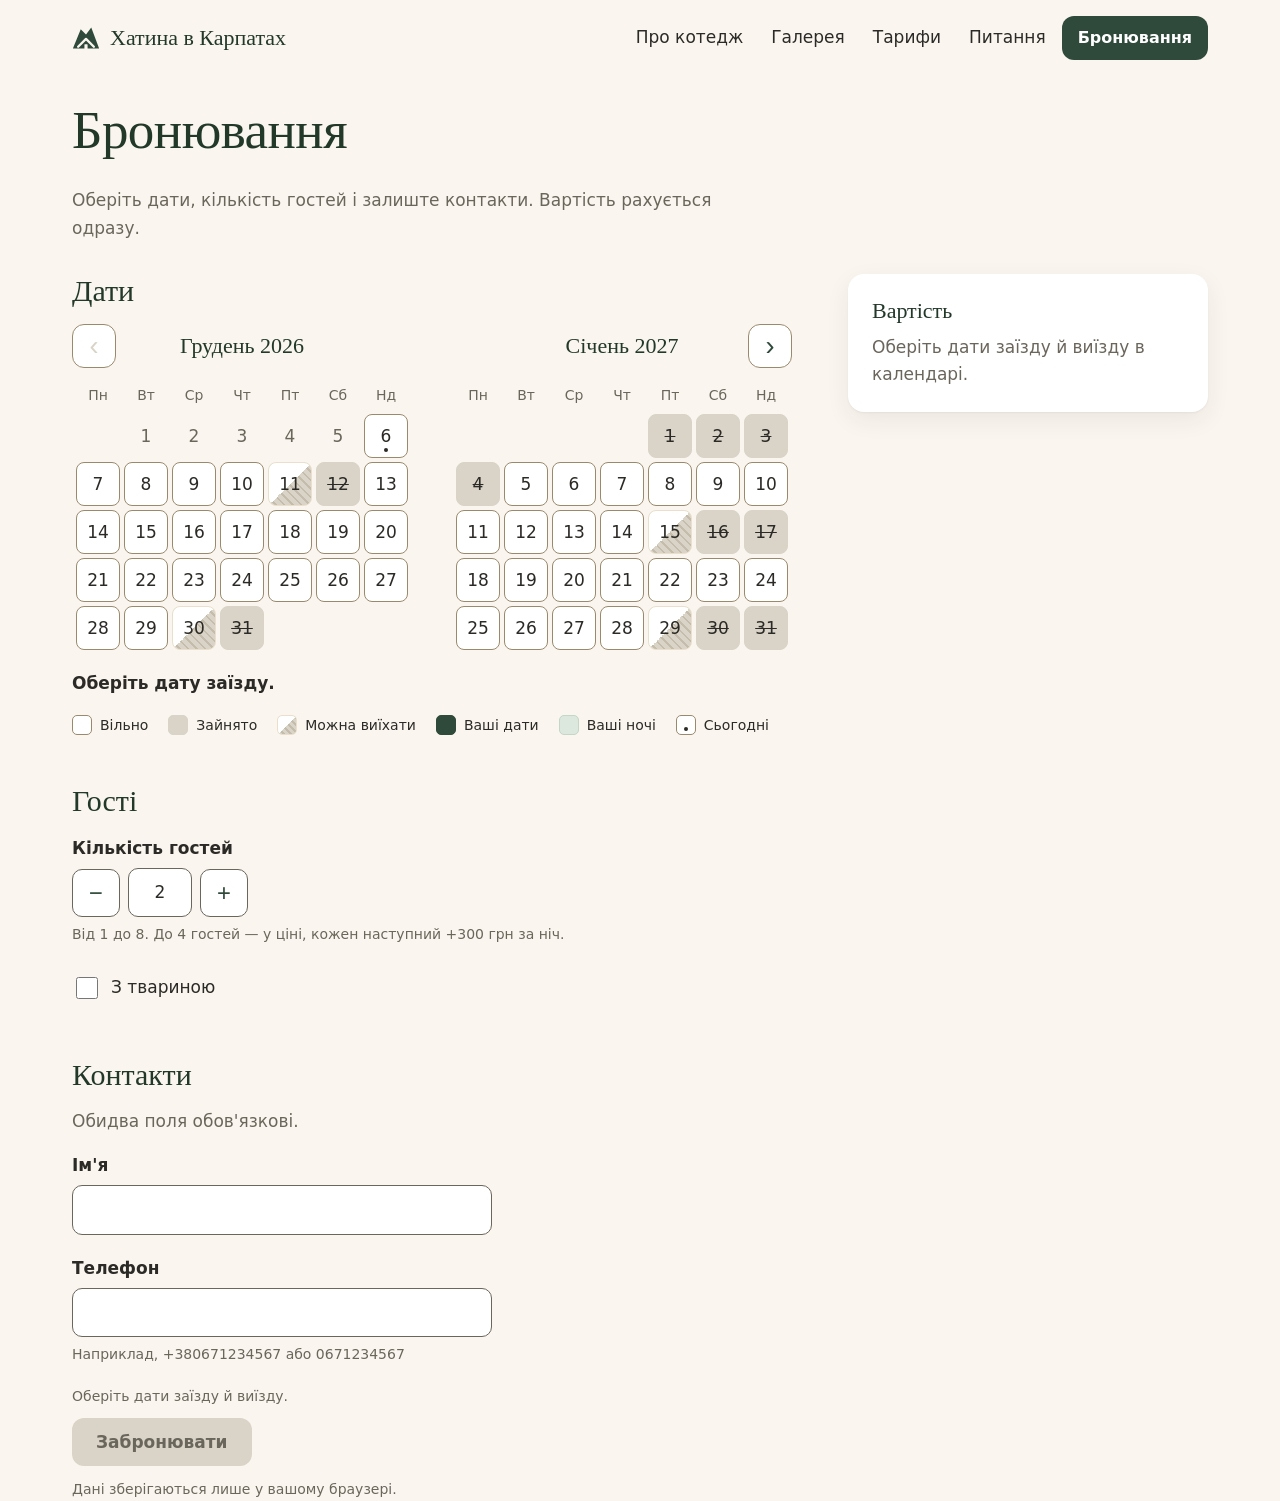
==== commit 9fe1e0bb: "ui: позначено обов'язкові поля форми Co-Authored-By: Claude Opus 5.5 <noreply@anthropic.com>" ====
--- a/booking.html
+++ b/booking.html
@@ -82,14 +82,15 @@
         <section class="booking__form" aria-labelledby="form-title">
           <h2 id="form-title" class="booking__step">Контакти</h2>
           <form id="booking-form" novalidate>
+            <p class="section__intro">Обидва поля обов'язкові.</p>
             <div class="field">
               <label for="name">Ім'я</label>
-              <input id="name" name="name" type="text" autocomplete="name" maxlength="60" aria-describedby="name-error">
+              <input id="name" name="name" type="text" autocomplete="name" maxlength="60" aria-required="true" aria-describedby="name-error">
               <p id="name-error" class="field__error" hidden></p>
             </div>
             <div class="field">
               <label for="phone">Телефон</label>
-              <input id="phone" name="phone" type="tel" autocomplete="tel" inputmode="tel" maxlength="20" aria-describedby="phone-hint phone-error">
+              <input id="phone" name="phone" type="tel" autocomplete="tel" inputmode="tel" maxlength="20" aria-required="true" aria-describedby="phone-hint phone-error">
               <p id="phone-hint" class="field__hint">Наприклад, +380671234567 або 0671234567</p>
               <p id="phone-error" class="field__error" hidden></p>
             </div>
--- a/css/style.css
+++ b/css/style.css
@@ -1240,3 +1240,28 @@
   white-space: pre-wrap;
   user-select: all;
 }
+
+/* Відгук на наведення й натискання: плавна зміна кольору, на дотик — трохи темніше */
+.btn,
+.cal__arrow,
+.cal__day,
+.stepper__btn {
+  transition: background-color 150ms ease-out, border-color 150ms ease-out, color 150ms ease-out, filter 100ms ease-out;
+}
+
+.btn:active:not(:disabled),
+.cal__arrow:active:not(:disabled),
+.stepper__btn:active:not(:disabled),
+.cal__day--free:active,
+.cal__day--checkout-only:active {
+  filter: brightness(0.9);
+}
+
+@media (prefers-reduced-motion: reduce) {
+  .btn,
+  .cal__arrow,
+  .cal__day,
+  .stepper__btn {
+    transition: none;
+  }
+}
